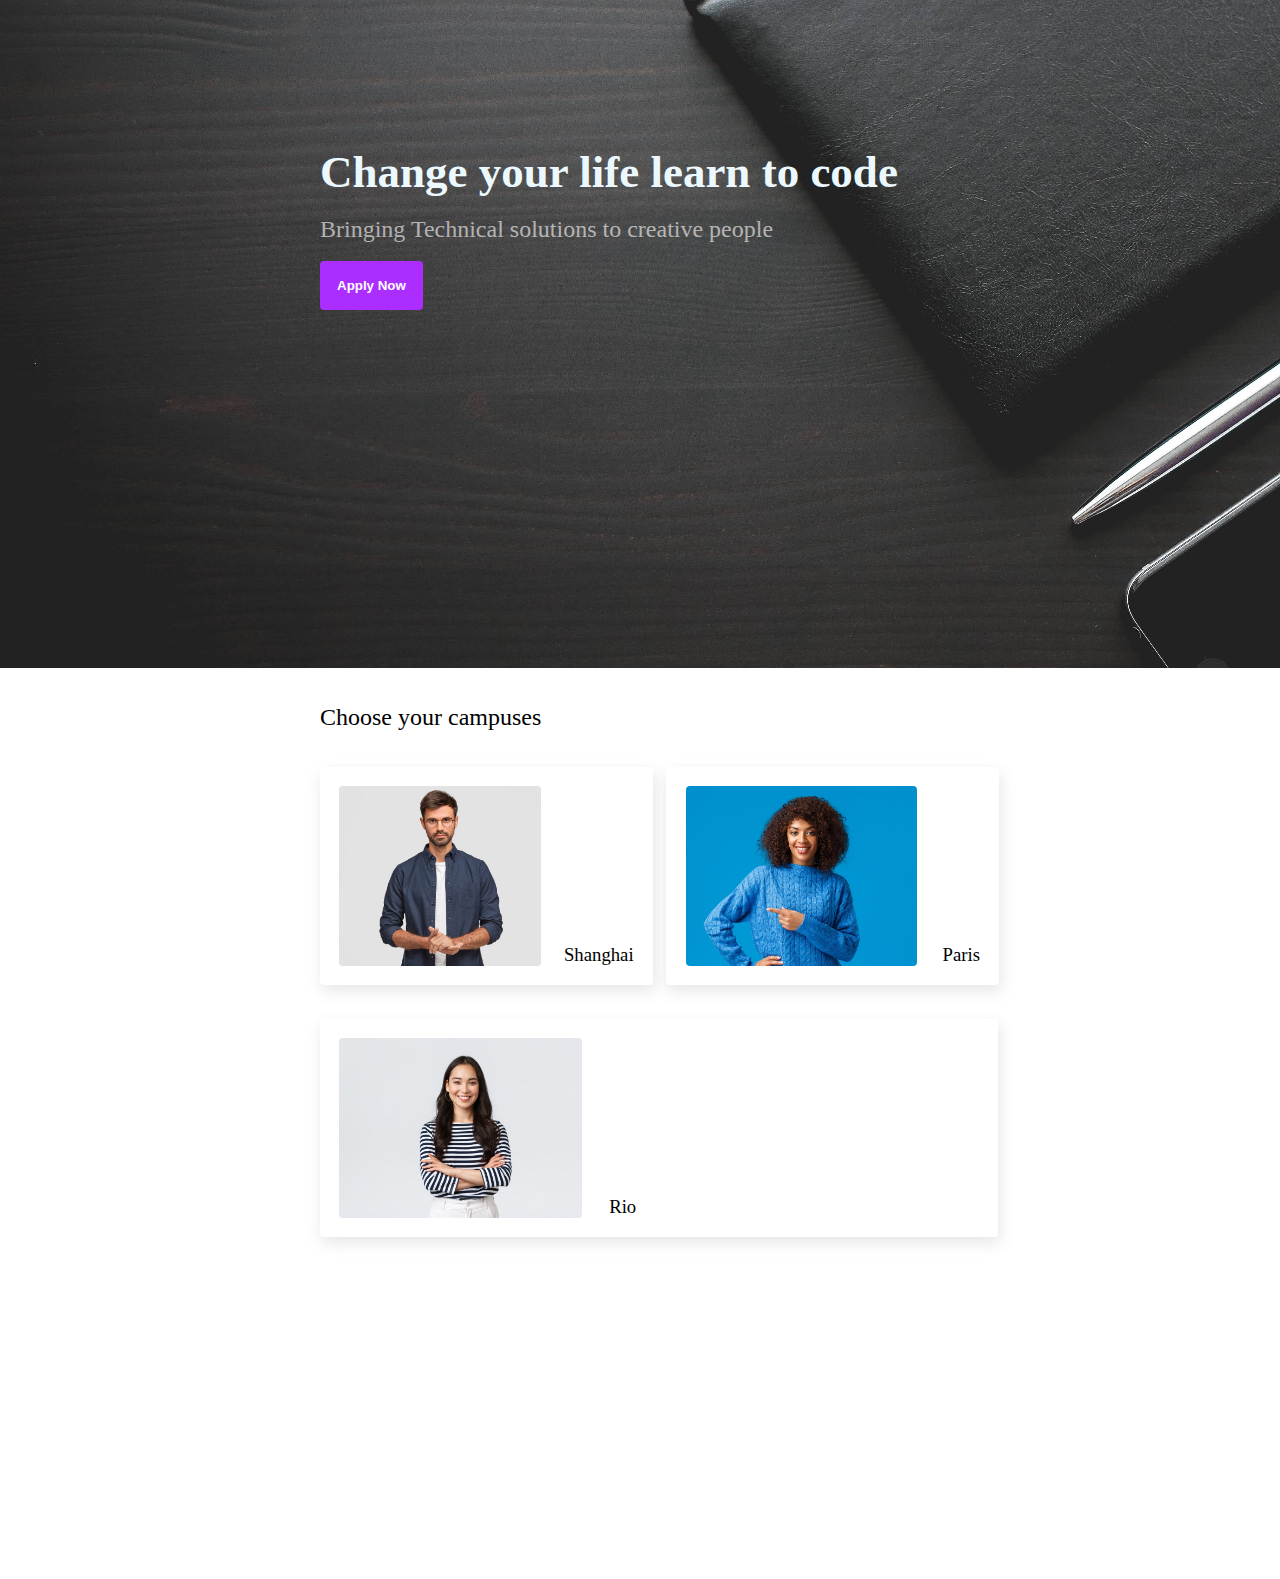
==== index2.html @ 61afcabc "Add files via upload" ====
<!DOCTYPE html>
<html>
<head>
    <title>My Profile</title>
    <link rel="stylesheet" href="style2.css">
</head>
<body>
    <div class="boxOne" id="one">
        <br>
        <div class="alignbutton">
        <h1 class="mainhead">Change your life learn to code</h1>
        <br>
        <h2 id="subhead">Bringing Technical solutions to creative people</h2>
        <br>
        
            <button class="buttonOne" type="button" onclick=" window.open('http://google.com','_blank')">
                <b>Apply Now</b>
            </button>
        </div>
    </div>
    <div class="boxOne" id="two">
        <br>
        <br>
        <h2>
            Choose your campuses
        </h2>
        <br>
        <br>
        <span class="firstrow">
            <div class="card" id="cardOne">
                <span>
                    <img src="1.jpg" alt="" class="cardimg">
                </span>
                <span class="cardheading">
                    <h3>Shanghai</h3>
                </span>
            </div>
            <div class="card" id="cardTwo">
                <span>
                    <img src="2.jpg" alt="" class="cardimg">
                </span>
                <span class="cardheading">
                    <h3>Paris</h3>
                </span>
            </div>
        </span>
        <div class="card" id="cardThree">
            <span class="cardimg">
                <img src="3.jpg" alt="" class="cardimg">
            </span>
            <span class="cardheading">
                <h3>Rio</h3>
            </span>
        </div>
    </div>
    <br>
    <br>
    <div id="formbox">
        <div data-tf-live="01HP51EPRDMS461F2QST4ZB5AK"></div><script src="//embed.typeform.com/next/embed.js"></script>
    </div>
    <br>
    <br>
</body>
</html>
---- style2.css ----
* {
    margin: 0;
    padding: 0;
  }
body{
    font-family: 'Open Sans', Tahoma
}
#one{
    max-width: 100vw;
    height: 60vh;
    background-image: url('bg2.jpg');
    object-fit: contain;
    text-align: center;
    color: #EBF9FF;
    font-family: 'Open Sans', Tahoma;
    padding-top: 10%;
}
#subhead{
    color: rgba(255, 255, 255, 0.6);
    font-size: 24px;
    font-weight: 350;
}
body{
    margin: none;
    padding: none;
}
#two{
    padding-left: 25%;
}
.buttonOne{
    background-color: #AC2DFF;
    border: none;
    padding: 17px;
    color: white;
    border-radius: 4px;
}
.alignbutton{
    align-items: left;
    text-align: left;
    padding-left: 25%;
}
.mainhead{
    font-size: 45px;
}
.buttonOne{
    background-color: #AC2DFF;
    border: none;
    padding: 17px;
    color: white;
    border-radius: 4px;
}
.buttonOne:hover{
    background-color: black;
    transition: ease-in-out;
    cursor: pointer;
}
.cardimg{
    border-radius: 4px;
    display: inline-flex;
    height: 100%;
    max-width: 90%;
    object-fit: cover;
}
.card{
    box-shadow: 2px 6px 15px rgba(131, 131, 131, 0.2);
    padding: 2%;
    border-radius: 4px;
    text-align: justify;
    width: 100%;
}
#cardThree{
    width: 50vw;
    margin-top: 3.5%;
    height: 20vh;
    display: inline-flex;
}

#cardOne{
    display: inline-flex;
    margin-right: 1%;
    width: 23vw;
    height: 20vh;
}
#cardTwo{
    display: inline-flex;
    width: 23vw;
    height: 20vh;
}

.cardheading{
    display: inline-flex;
    flex-direction: row;
    align-items: flex-end;
    vertical-align:bottom;
}
#formbox{
    max-width: 100vw;
    height: 30vh;
}
h3{
    font-family: 'Open Sans', Tahoma;
    font-weight: 500;
}
h2{
    font-weight: 450;
}
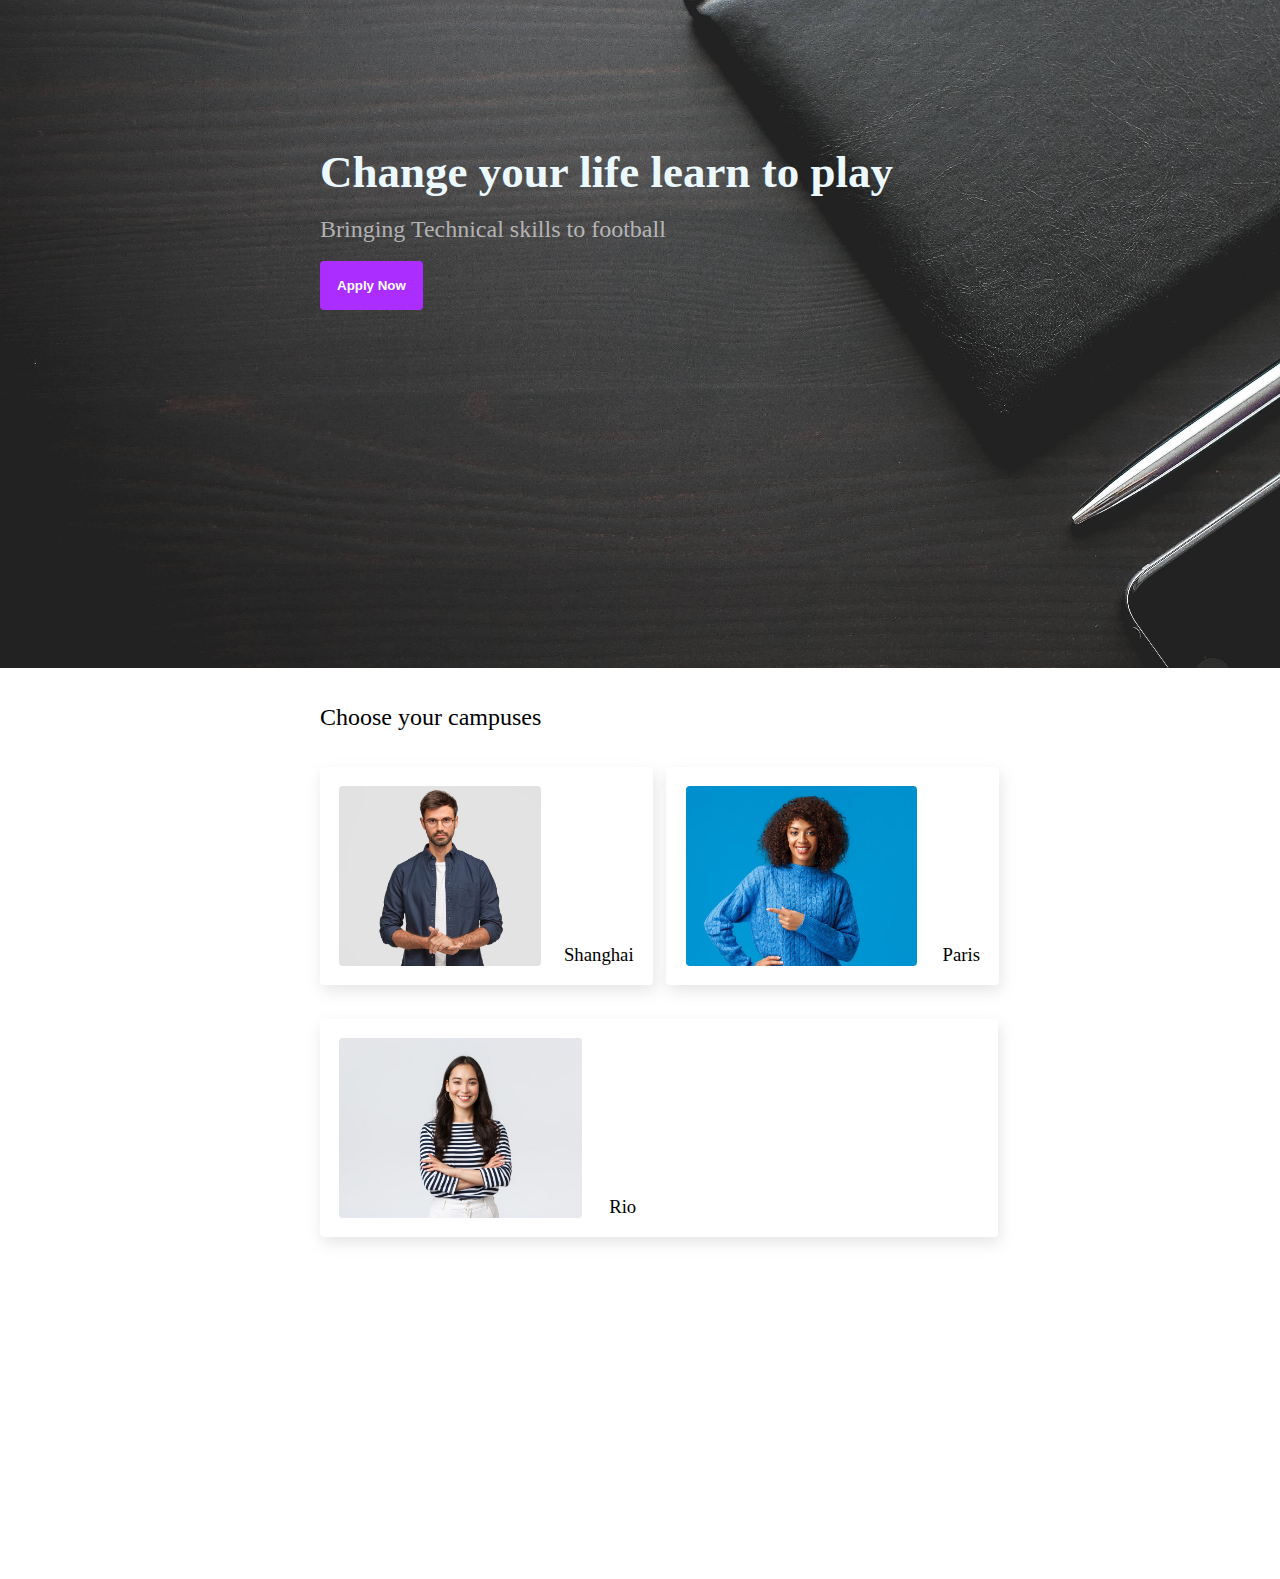
==== commit 8a0b77ca: "Update text1.html" ====
--- a/index2.html
+++ b/index2.html
@@ -8,12 +8,12 @@
     <div class="boxOne" id="one">
         <br>
         <div class="alignbutton">
-        <h1 class="mainhead">Change your life learn to code</h1>
+        <h1 class="mainhead">Change your life learn to play</h1>
         <br>
-        <h2 id="subhead">Bringing Technical solutions to creative people</h2>
+        <h2 id="subhead">Bringing Technical skills to football</h2>
         <br>
         
-            <button class="buttonOne" type="button" onclick=" window.open('http://google.com','_blank')">
+            <button class="buttonOne" type="button" onclick=" window.open('index.html','_blank')">
                 <b>Apply Now</b>
             </button>
         </div>
@@ -61,4 +61,4 @@
     <br>
     <br>
 </body>
-</html>+</html>
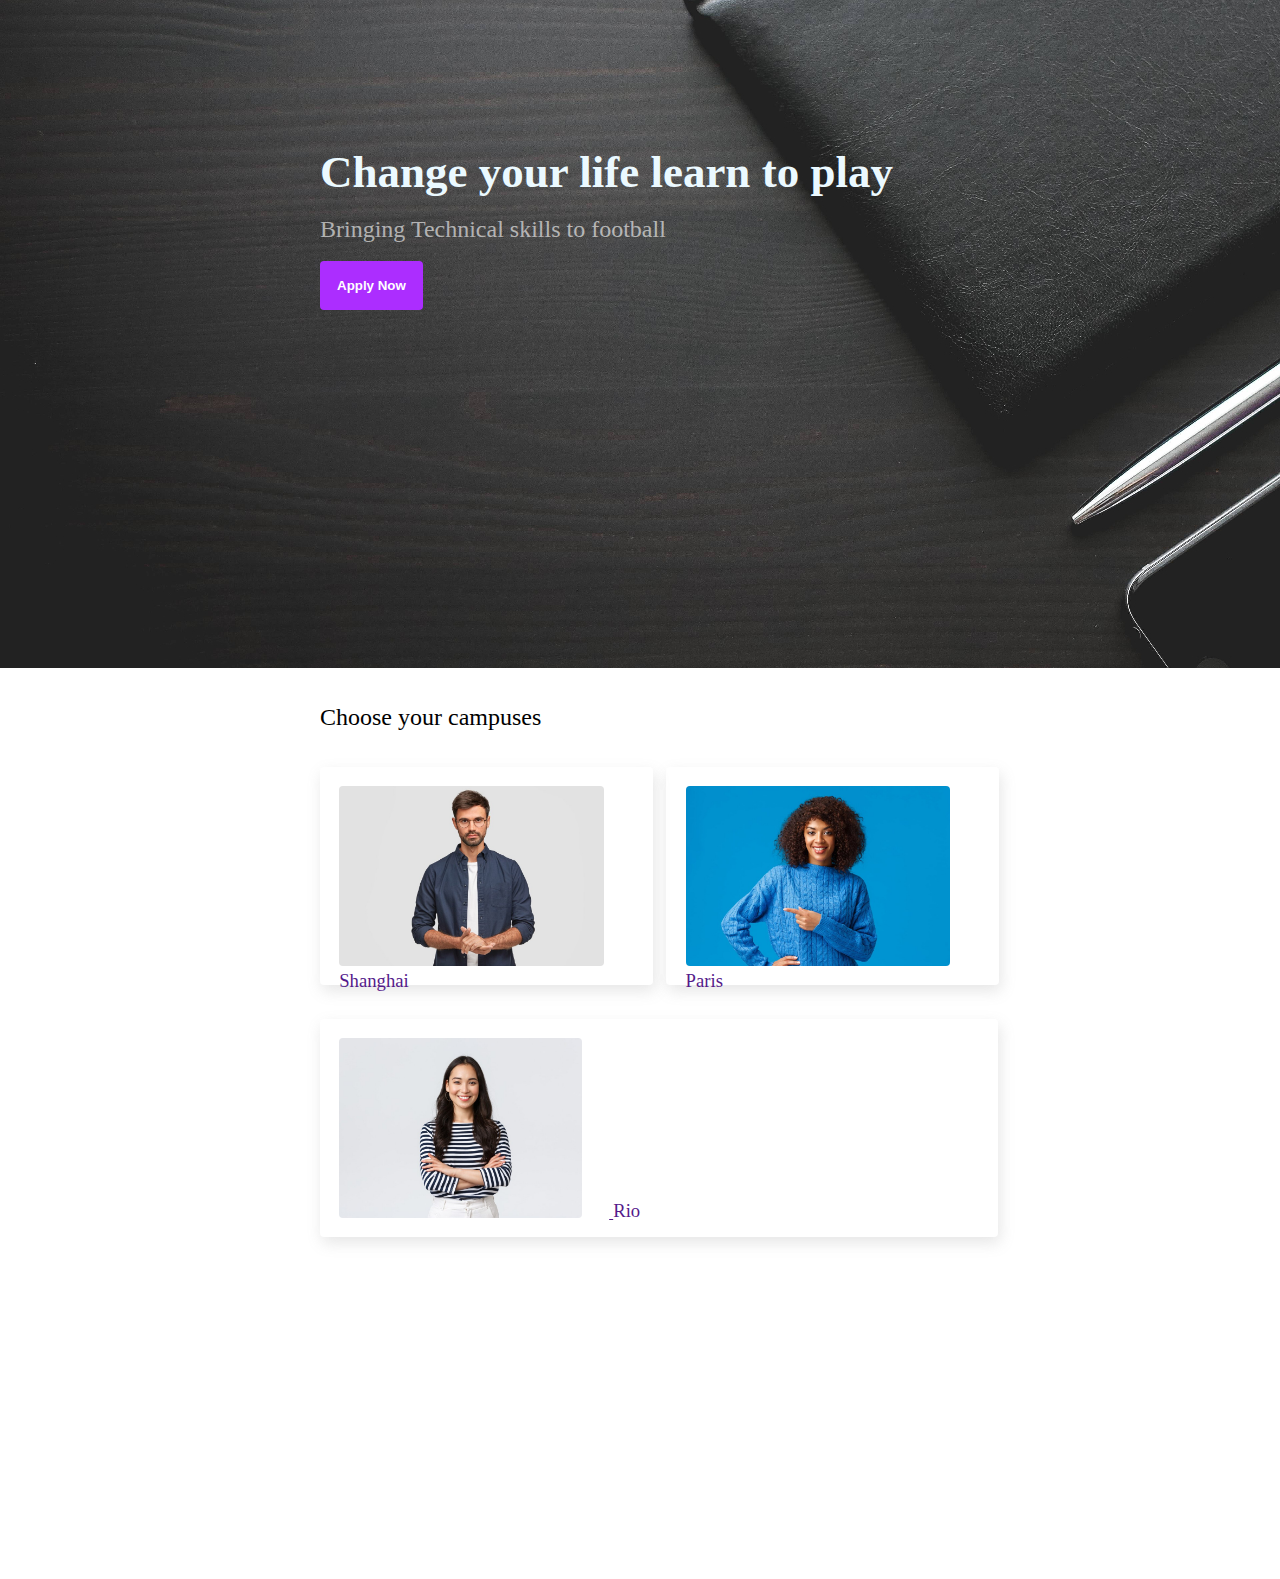
==== commit d63491bc: "Update linkCode.html" ====
--- a/index2.html
+++ b/index2.html
@@ -28,29 +28,35 @@
         <br>
         <span class="firstrow">
             <div class="card" id="cardOne">
+                <a href="" target = "_blank">
                 <span>
                     <img src="1.jpg" alt="" class="cardimg">
                 </span>
                 <span class="cardheading">
                     <h3>Shanghai</h3>
                 </span>
+                </a>
             </div>
             <div class="card" id="cardTwo">
+                <a href="" target = "_blank">
                 <span>
                     <img src="2.jpg" alt="" class="cardimg">
                 </span>
                 <span class="cardheading">
                     <h3>Paris</h3>
                 </span>
+                </a>    
             </div>
         </span>
         <div class="card" id="cardThree">
+            <a href="" target = "_blank">
             <span class="cardimg">
                 <img src="3.jpg" alt="" class="cardimg">
             </span>
             <span class="cardheading">
                 <h3>Rio</h3>
             </span>
+            </a>
         </div>
     </div>
     <br>
--- a/style2.css
+++ b/style2.css
@@ -74,19 +74,32 @@
     height: 20vh;
     display: inline-flex;
 }
-
+#cardThree:hover{
+    width: 50.5vw;
+    height: 20.5vh;
+    cursor: pointer;
+}
 #cardOne{
     display: inline-flex;
     margin-right: 1%;
     width: 23vw;
     height: 20vh;
 }
+#cardOne:hover{
+        width: 23.5vw;
+        height: 20.5vh;
+        cursor: pointer;
+}
 #cardTwo{
     display: inline-flex;
     width: 23vw;
     height: 20vh;
 }
-
+#cardTwo:hover{
+        width: 23.5vw;
+        height: 20.5vh;
+        cursor: pointer;
+}
 .cardheading{
     display: inline-flex;
     flex-direction: row;
@@ -103,4 +116,4 @@
 }
 h2{
     font-weight: 450;
-}+}
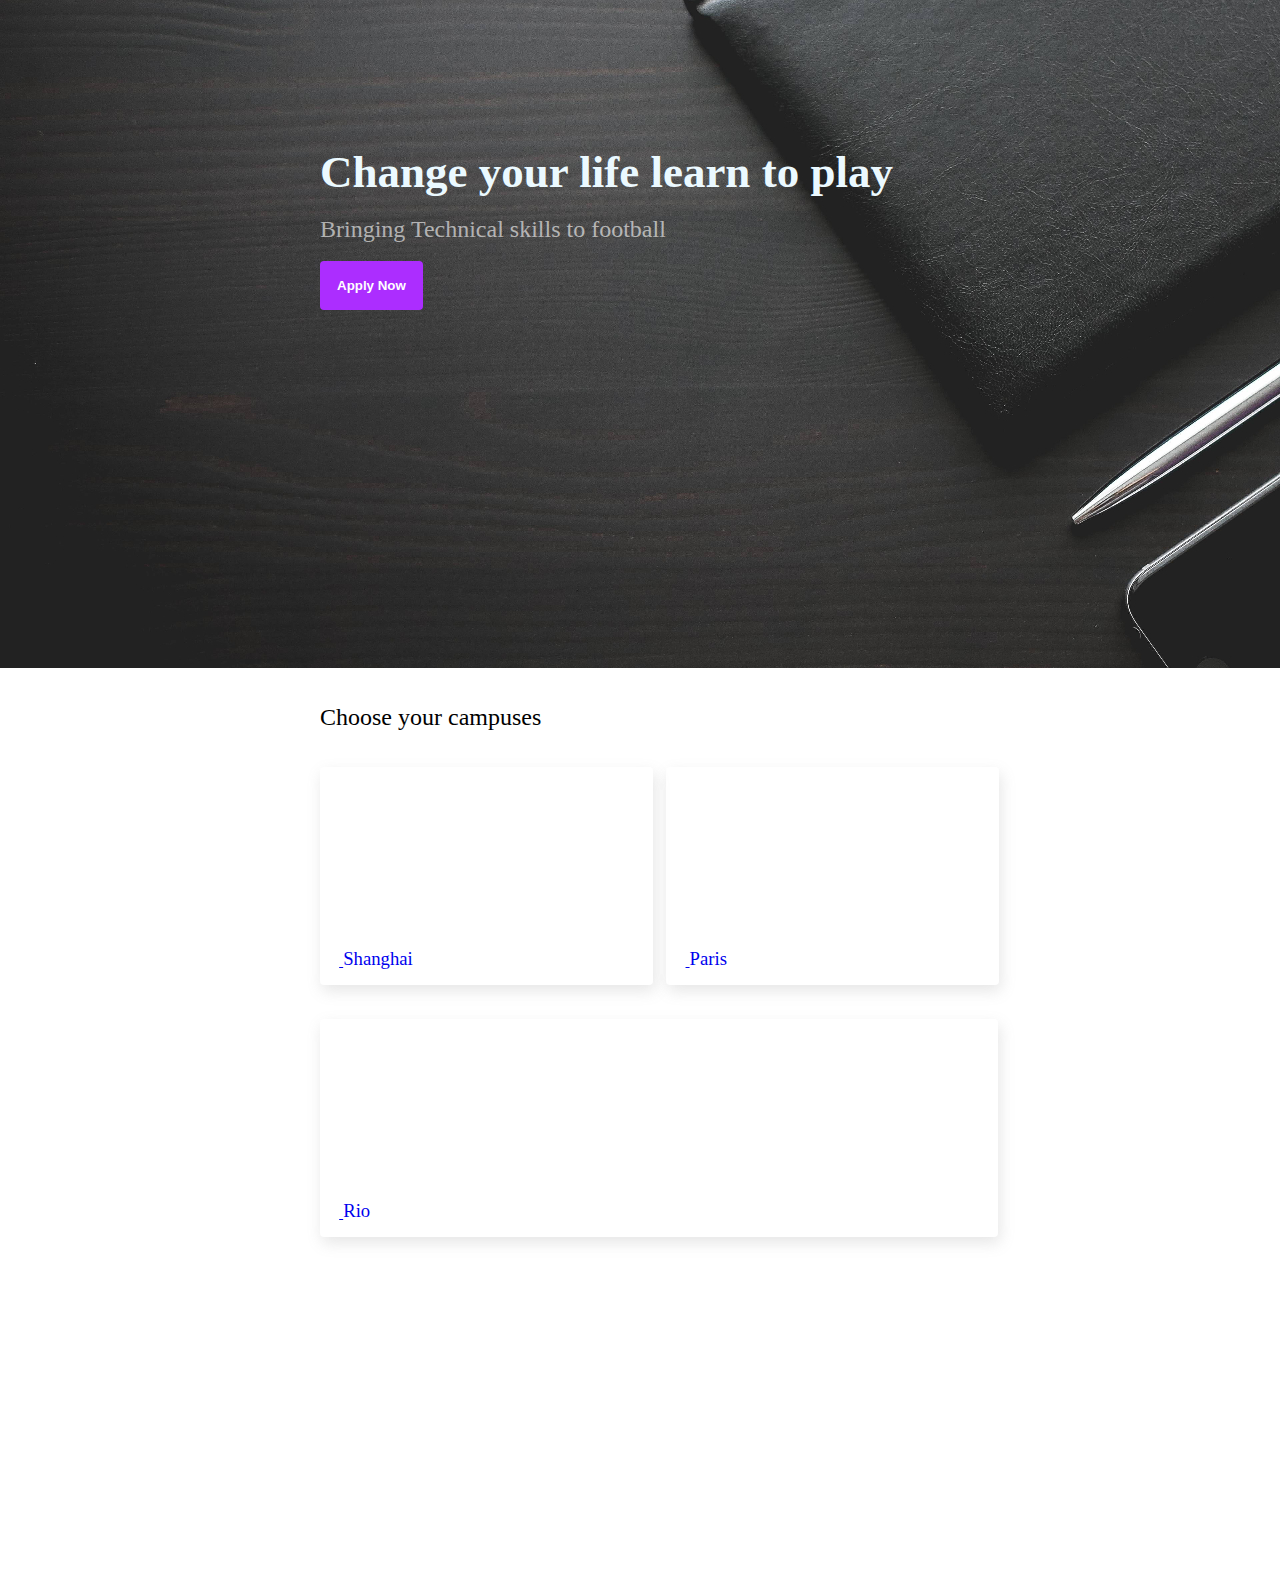
==== commit 83ed1889: "Update index2.html" ====
--- a/index2.html
+++ b/index2.html
@@ -28,9 +28,9 @@
         <br>
         <span class="firstrow">
             <div class="card" id="cardOne">
-                <a href="" target = "_blank">
+                <a href="https://www.asroma.com/en" target = "_blank">
                 <span>
-                    <img src="1.jpg" alt="" class="cardimg">
+                    <img src="22.jpg" alt="" class="cardimg">
                 </span>
                 <span class="cardheading">
                     <h3>Shanghai</h3>
@@ -38,9 +38,9 @@
                 </a>
             </div>
             <div class="card" id="cardTwo">
-                <a href="" target = "_blank">
+                <a href="https://www.chelseafc.com/en" target = "_blank">
                 <span>
-                    <img src="2.jpg" alt="" class="cardimg">
+                    <img src="23.jpg" alt="" class="cardimg">
                 </span>
                 <span class="cardheading">
                     <h3>Paris</h3>
@@ -49,9 +49,9 @@
             </div>
         </span>
         <div class="card" id="cardThree">
-            <a href="" target = "_blank">
+            <a href="https://www.chelseafc.com/en" target = "_blank">
             <span class="cardimg">
-                <img src="3.jpg" alt="" class="cardimg">
+                <img src="24.jpg" alt="" class="cardimg">
             </span>
             <span class="cardheading">
                 <h3>Rio</h3>
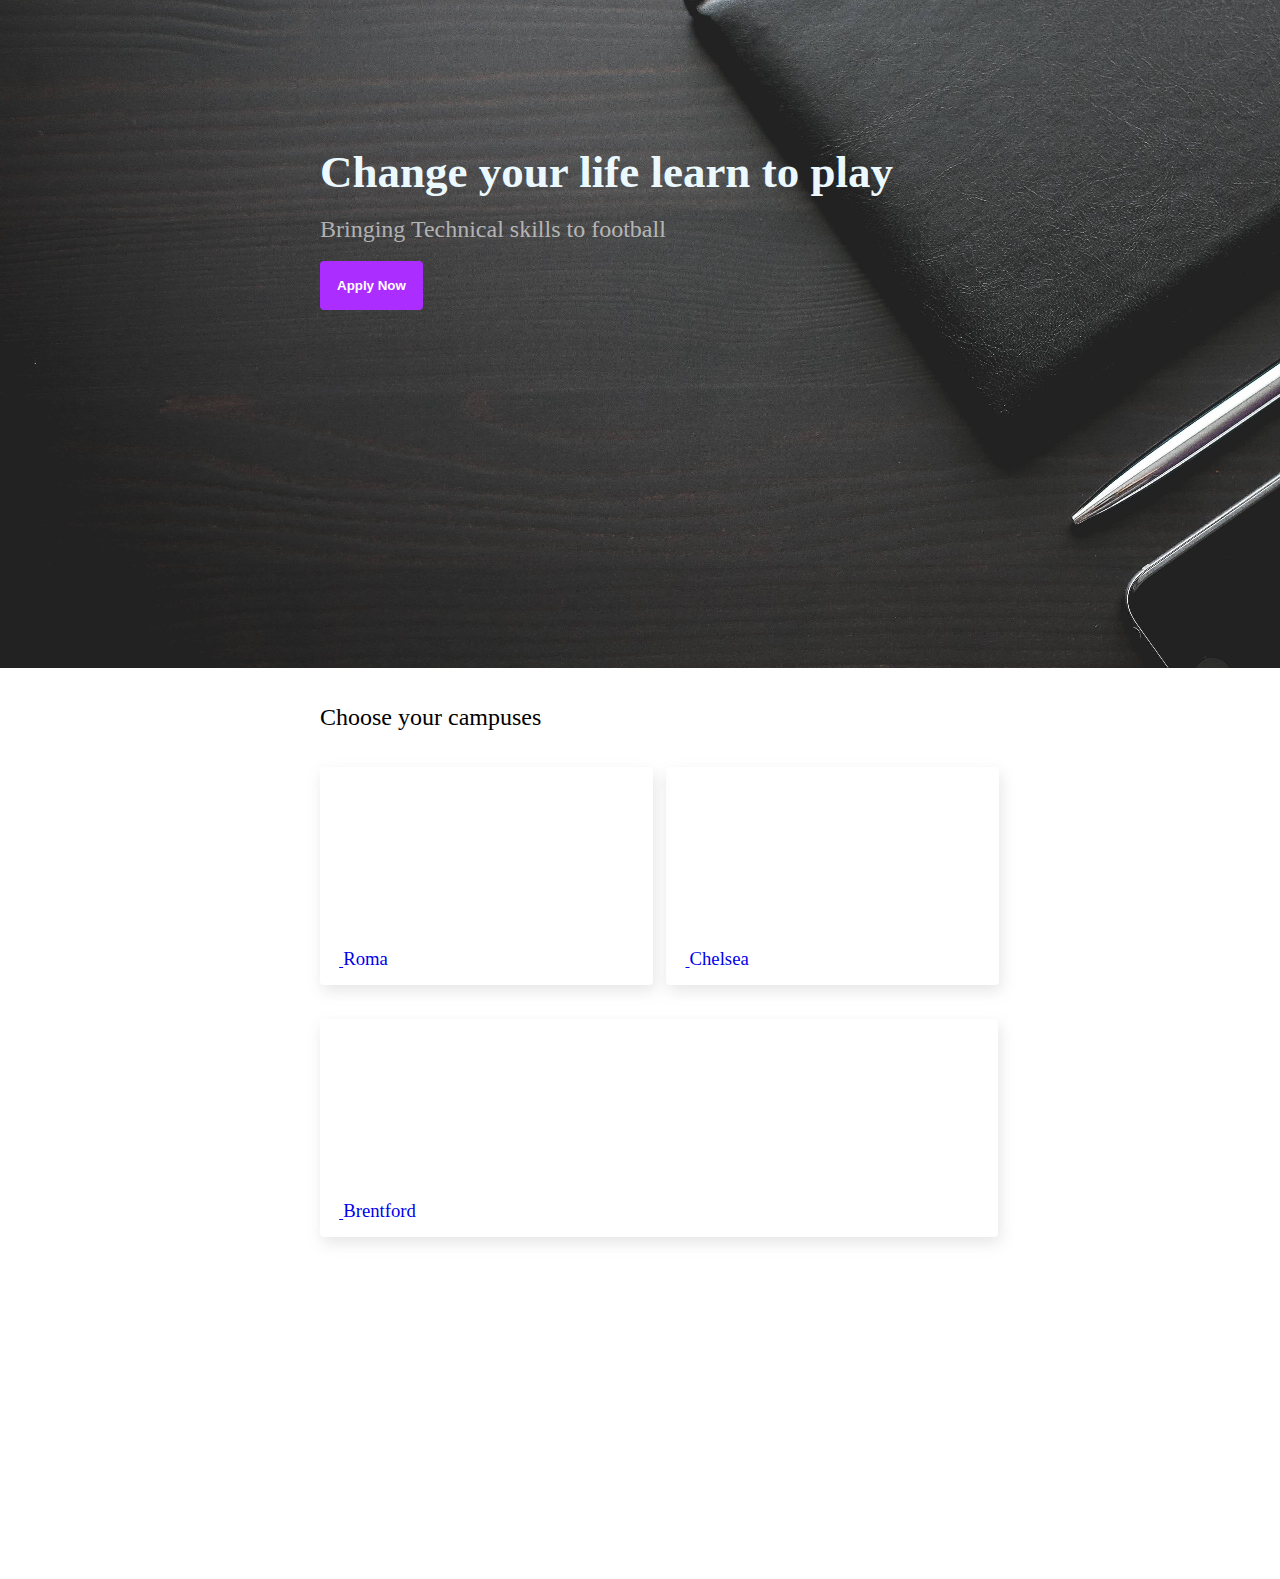
==== commit 728ac5e7: "Update index3.html" ====
--- a/index2.html
+++ b/index2.html
@@ -33,7 +33,7 @@
                     <img src="22.jpg" alt="" class="cardimg">
                 </span>
                 <span class="cardheading">
-                    <h3>Shanghai</h3>
+                    <h3>Roma</h3>
                 </span>
                 </a>
             </div>
@@ -43,7 +43,7 @@
                     <img src="23.jpg" alt="" class="cardimg">
                 </span>
                 <span class="cardheading">
-                    <h3>Paris</h3>
+                    <h3>Chelsea</h3>
                 </span>
                 </a>    
             </div>
@@ -54,7 +54,7 @@
                 <img src="24.jpg" alt="" class="cardimg">
             </span>
             <span class="cardheading">
-                <h3>Rio</h3>
+                <h3>Brentford</h3>
             </span>
             </a>
         </div>
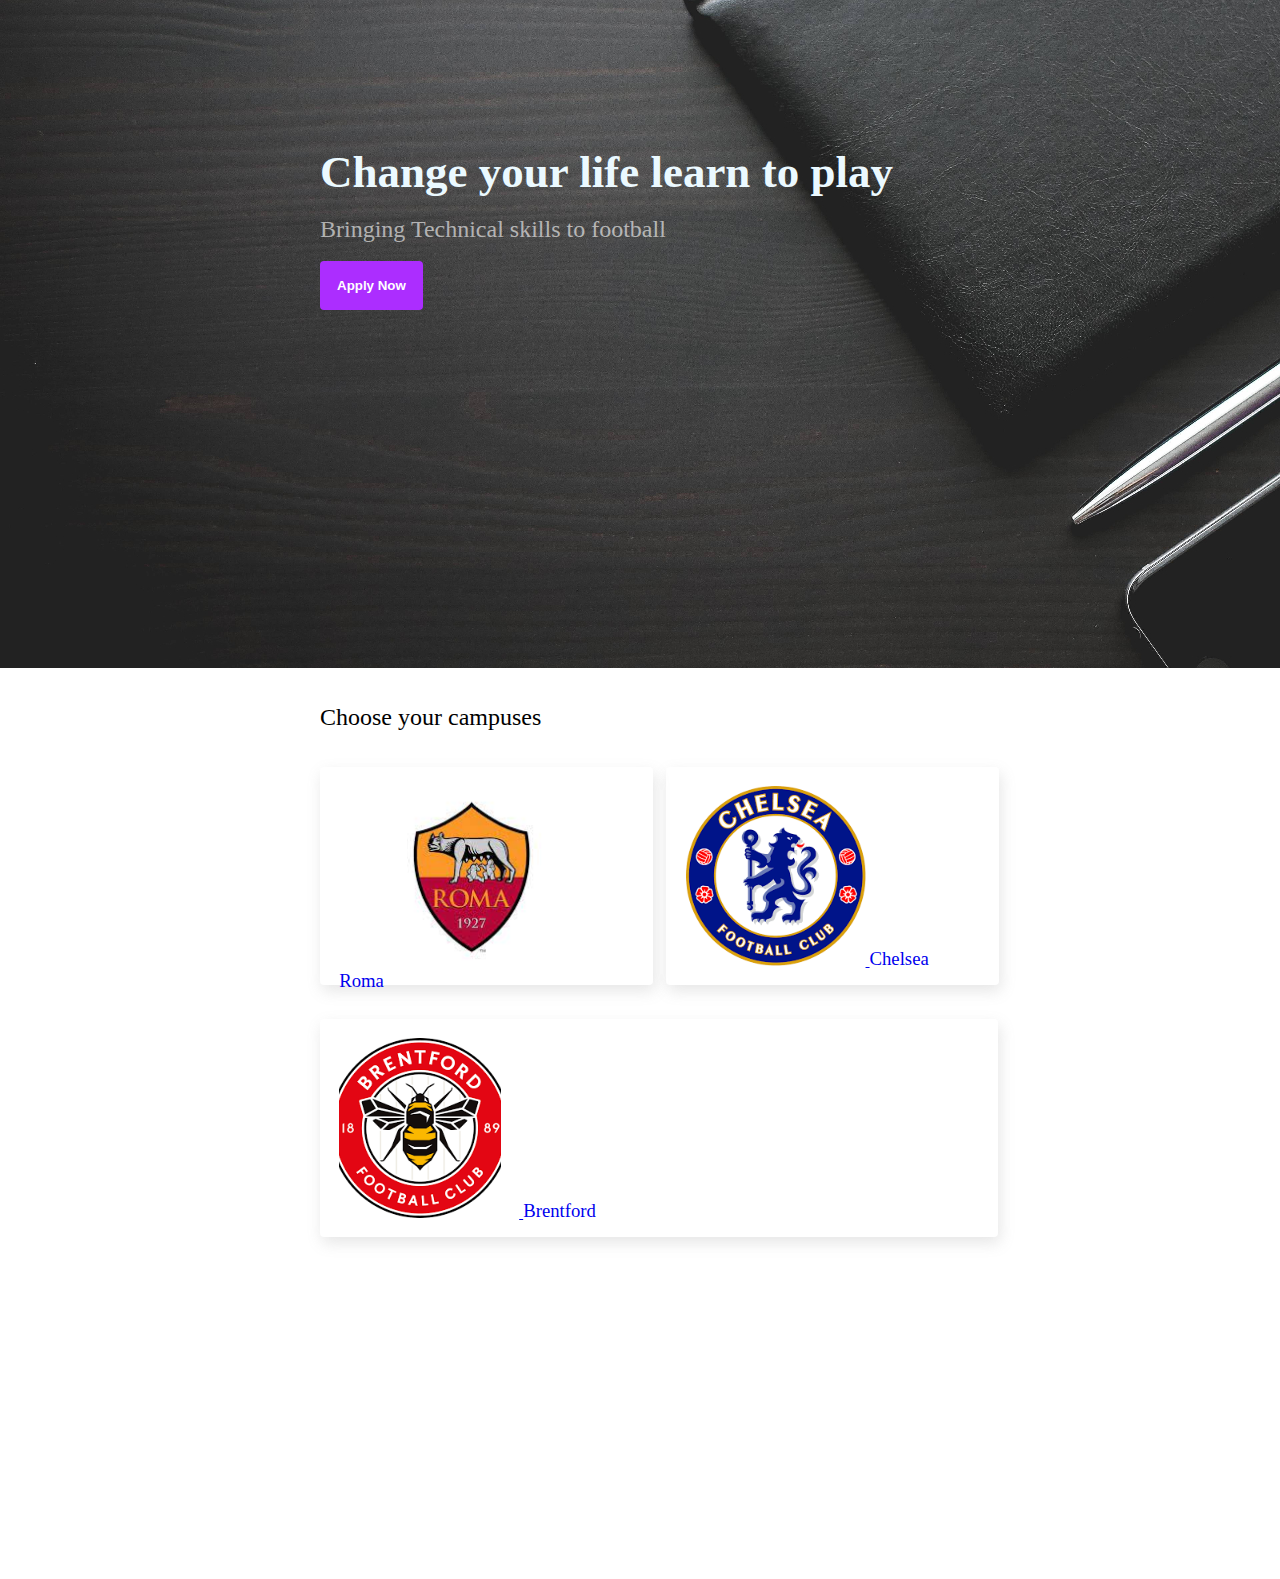
==== commit 7c900007: "Update index2.html" ====
--- a/index2.html
+++ b/index2.html
@@ -40,7 +40,7 @@
             <div class="card" id="cardTwo">
                 <a href="https://www.chelseafc.com/en" target = "_blank">
                 <span>
-                    <img src="23.jpg" alt="" class="cardimg">
+                    <img src="23.png" alt="" class="cardimg">
                 </span>
                 <span class="cardheading">
                     <h3>Chelsea</h3>
@@ -51,7 +51,7 @@
         <div class="card" id="cardThree">
             <a href="https://www.chelseafc.com/en" target = "_blank">
             <span class="cardimg">
-                <img src="24.jpg" alt="" class="cardimg">
+                <img src="24.png" alt="" class="cardimg">
             </span>
             <span class="cardheading">
                 <h3>Brentford</h3>
--- a/style2.css
+++ b/style2.css
@@ -75,7 +75,7 @@
     display: inline-flex;
 }
 #cardThree:hover{
-    width: 50.5vw;
+    width: 51vw;
     height: 20.5vh;
     cursor: pointer;
 }
@@ -86,7 +86,7 @@
     height: 20vh;
 }
 #cardOne:hover{
-        width: 23.5vw;
+        width: 24vw;
         height: 20.5vh;
         cursor: pointer;
 }
@@ -96,7 +96,7 @@
     height: 20vh;
 }
 #cardTwo:hover{
-        width: 23.5vw;
+        width: 24vw;
         height: 20.5vh;
         cursor: pointer;
 }
